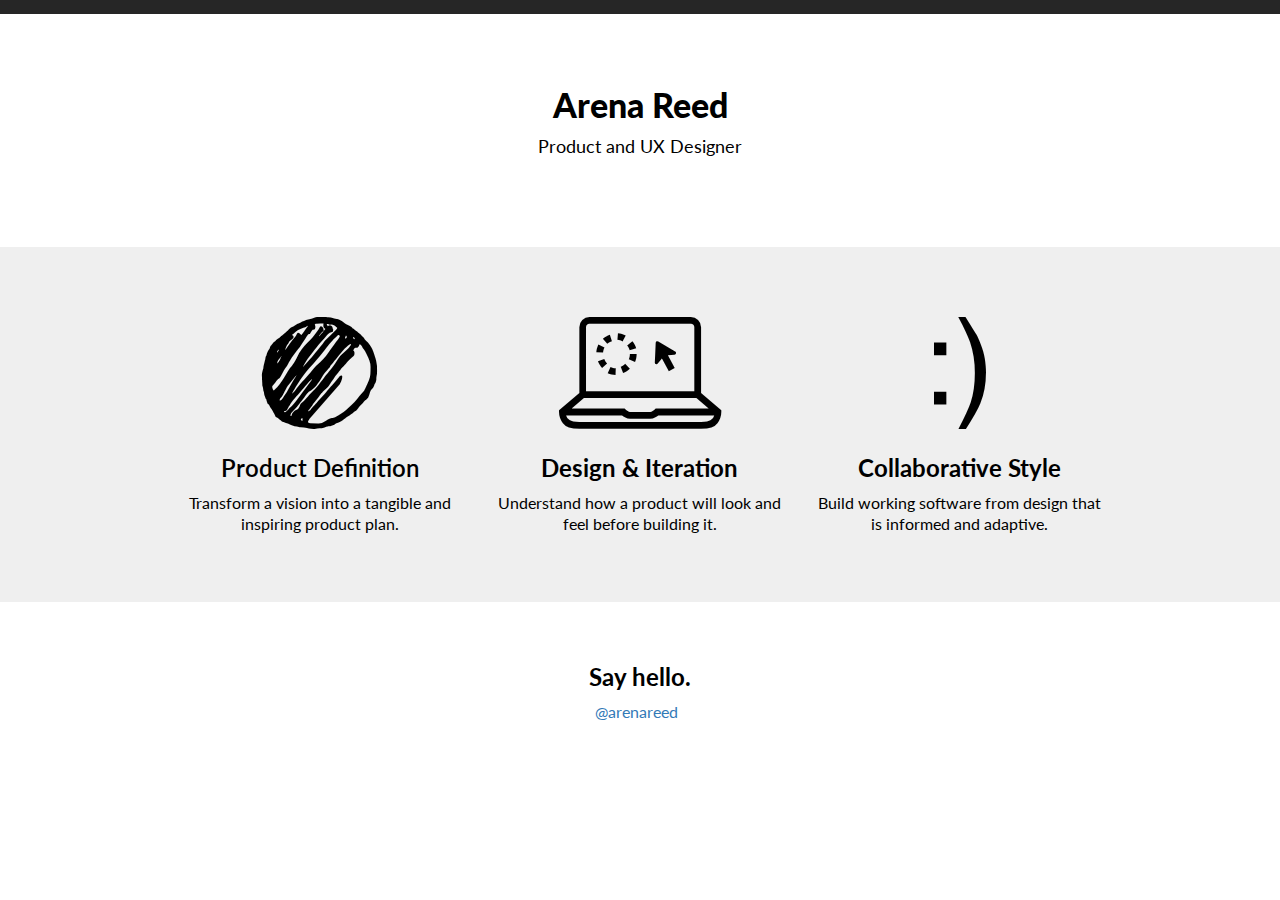
==== index.html @ 27e2e15a "first commit" ====
<!DOCTYPE html>
<html lang="en">

<head>

    <meta charset="utf-8">
    <meta http-equiv="X-UA-Compatible" content="IE=edge">
    <meta name="viewport" content="width=device-width, initial-scale=1">
    <meta name="description" content="">
    <meta name="author" content="">

    <title>Arena Reed, Product &amp; UX Designer</title>
<link href='https://fonts.googleapis.com/css?family=Lato:300,400,700,900' rel='stylesheet' type='text/css'>
    <!-- Bootstrap Core CSS -->
    <link href="css/bootstrap2.css" rel="stylesheet">

    <!-- Custom CSS -->
    <link href="css/portfolio.css" rel="stylesheet">

    <!-- Custom Fonts -->
    <link href="font-awesome/css/font-awesome.css" rel="stylesheet" type="text/css">
   
    <!-- HTML5 Shim and Respond.js IE8 support of HTML5 elements and media queries -->
    <!-- WARNING: Respond.js doesn't work if you view the page via file:// -->
    <!--[if lt IE 9]>
        <script src="https://oss.maxcdn.com/libs/html5shiv/3.7.0/html5shiv.js"></script>
        <script src="https://oss.maxcdn.com/libs/respond.js/1.4.2/respond.min.js"></script>
    <![endif]-->

</head>

<body>

   
	<section id="headtop" style="height:14px; background: #262626;">
                  
       
    </section>
	
    <section id="about" class="about">
        <div class="container" >
            <div class="row">
                <div class="col-lg-12 text-center">
                    <h1>Arena Reed</h1>
                    <p class="lead">Product and UX Designer</p>
                </div>
            </div>
            <!-- /.row -->
        </div>
        <!-- /.container -->
    </section>

    
    
    <section id="services" class="services bg-primary">
        <div class="container">
            <div class="row text-center">
                <div class="col-lg-12 ">                  
                    <div class="row">
                        
                        <div class="col-md-4 col-sm-12">
                            <div class="service-item">
                                <span class="icon-product fa-4x fa-stack">
                                
                              
                            </span> 
                                <h2 class="product">
                                    Product Definition
                                </h2>
                                <p>Transform a vision into a tangible and inspiring product plan.</p>
                                
                            </div>
                        </div>
                        <div class="col-md-4 col-sm-12">
                            <div class="service-item">
                                <span class="icon-design fa-4x fa-stack">
                            </span>
                                <h2 class="product">
                                    <strong>Design &amp; Iteration</strong>
                                </h2>
                                <p>Understand how a product will look and feel before building it.</p>
                                
                            </div>
                        </div>
                        <div class="col-md-4 col-sm-12">
                            <div class="service-item">
                                <span class="icon-happyface fa-4x fa-stack">
                            </span>
                                <h2 class="product">
                                    <strong>Collaborative Style</strong>
                                </h2>
                                <p>Build working software from design that is informed and adaptive.</p>
                                
                            </div>
                        </div>
                    </div>
                    <!-- /.row (nested) -->
                </div>
                <!-- /.col-lg-10 -->
            </div>
            <!-- /.row -->
        </div>
        <!-- /.container -->
    </section>

  <!--
   <section id="services" class="services ">
        <div class="container">
            <div class="row text-center">
			 <h2 class="product"><strong>Projects</strong></h2> 
			 <p style="margin-bottom: 40px;">A few interesting projects that are safe to share:</p>
                <div class="col-lg-10 col-lg-offset-1 ">
                                    
                    <div class="row">
                        
                        <div class="col-sm-20" >
                            <div class="service-item" id="projects">
                               
                                <div class="portfolio-item">
								<a href="project-city72.html" class="linkp">
								<span class="fa-stacki fa-8x">
                                <i class="fa fa-circle fa-stack-2x"></i>
                                <i class="icon-svg fa-stack-1x fa-1x text-primary"></i>						
                               	</span>								                                 
                          </a>
                            </div>
                                
                            </div>
                        </div>
                        <div class="col-sm-20" >
                            <div class="service-item">
                               
                                <div class="portfolio-item">
                                <a href="project1.html" class="linkp">
								<span class="fa-stacki fa-8x">
                                <i class="fa fa-circle fa-stack-2x"></i>
                                <i class="icon-svg fa-stack-1x fa-1x text-primary"></i>						
                               	</span>								                                 
                          </a>
                            </div>
                                
                            </div>
                        </div>
                        <div class="col-sm-20" >
                            <div class="service-item">
                                
                                <div class="portfolio-item">
                                <a href="project1.html" class="linkp">
								<span class="fa-stacki fa-8x">
                                <i class="fa fa-circle fa-stack-2x"></i>
                                <i class="icon-svg fa-stack-1x fa-1x text-primary"></i>						
                               	</span>								                                 
                          </a>
                            </div>
                                
                            </div>
                        </div>
						                        <div class="col-sm-20" >
                            <div class="service-item">
                               
                                <div class="portfolio-item">
                                <a href="project1.html" class="linkp">
								<span class="fa-stacki fa-8x">
                                <i class="fa fa-circle fa-stack-2x"></i>
                                <i class="icon-svg fa-stack-1x fa-1x text-primary"></i>						
                               	</span>								                                 
                          </a>
                            </div>
                                
                            </div>
                        </div>
						                        <div class="col-sm-20" >
                            <div class="service-item">
                                
                                <div class="portfolio-item">
                                <a href="project1.html" class="linkp">
								<span class="fa-stacki fa-8x">
                                <i class="fa fa-circle fa-stack-2x"></i>
                                <i class="icon-svg fa-stack-1x fa-1x text-primary"></i>						
                               	</span>								                                 
                          </a>
                            </div>
                                
                            </div>
                        </div>
                    </div>
                   
                </div>
             
            </div>
         
        </div>
       
    </section>
     -->
<section id="services" class="services ">
        <div class="container">
            <div class="row text-center">
             <h2 class="product"><strong>Say hello.</strong></h2> 
             
             <p><a href="http://twitter.com/arenareed" target="_blank">@arenareed</a>&nbsp;&nbsp;</p>
                <!-- /.col-lg-10 -->
            </div>
            <!-- /.row -->
        </div>
        <!-- /.container -->
    </section>
    
</body>

</html>
---- css/portfolio.css ----
/*!
 * Start Bootstrap - Stylish Portfolio Bootstrap Theme (http://startbootstrap.com)
 * Code licensed under the Apache License v2.0.
 * For details, see http://www.apache.org/licenses/LICENSE-2.0.
 */

/* Global Styles */

html,
body {
    width: 100%;
    height: 100%;
}

body {
    font-family: 'Lato', Helvetica Neue, Helvetica, Arial, _sans, sans-serif;
	-webkit-font-smoothing: antialiased;
}

@font-face {
	font-family: 'icomoon';
	src:url('../fonts/icomoon.eot?-tatle0');
	src:url('../fonts/icomoon.eot?#iefix-tatle0') format('embedded-opentype'),
		url('../fonts/icomoon.woff?-tatle0') format('woff'),
		url('../fonts/icomoon.ttf?-tatle0') format('truetype'),
		url('../fonts/icomoon.svg?-tatle0#icomoon') format('svg');
	font-weight: normal;
	font-style: normal;
}

[class^="icon-"], [class*=" icon-"] {
	font-family: 'icomoon';
	speak: none;
	font-style: normal;
	font-weight: normal;
	font-variant: normal;
	text-transform: none;
	line-height: 1;

	/* Better Font Rendering =========== */
	-webkit-font-smoothing: antialiased;
	-moz-osx-font-smoothing: grayscale;
}

.icon-happyface:before {
	content: "\e600";
}

.icon-design:before {
	content: "\e602";
}

.icon-svg:before {
	content: "\e603";
}

.icon-product:before {
	content: "\e601";
}



h2.headings  {
    padding-left:15px;
    margin-bottom: 20px; 
   /* font-family: 'Lato',Helvetica Neue, Helvetica, Arial, _sans; */
    font-size: 16px !important;
    color: #000000;
    line-height: 21px !important; 
    font-weight:600
}

h2.product { 
   /* font-family: 'Lato', Helvetica Neue, Helvetica, Arial, _sans; */
    font-size: 24px; 
    color: #000000;
    line-height: 29px;
    font-weight: 600;
}

.spacear {
    padding-top: 30px; 
    padding-bottom: 30px;
}

p {
    font-size: 16px; 
   /* font-family: "Lato", Helvetica Neue, Helvetica, Arial, _sans; */
    color: #000000;
    line-height: 21px; 
    font-weight:400;
}

.fineprint {
    font-size: 10px; 
   /* font-family: "Lato", Helvetica Neue, Helvetica, Arial, _sans; */
    color: #000000;
    line-height: auto; 
    font-weight:400; 
}

.text-block {
    /* padding: 0px 24px; */
    max-width: 260px;
    display: inline-block;
}

.airy {
    margin: 50px 0 90px 0;
}

.project-container {
    max-width: 670;
    display: inline-block;
}

.header-title {
    color:white; 
    text-align: center; 
    margin-top: 0; 
     
    
    height:60px; 
    background: #000;
}

.header-title p {
    
    padding-top:15px; 
    font-size: 24px;

}

ul.bullet-list {
    font-size: 14px;
}

ul.bullet-list li{
  /*  font-family: "Lato",Helvetica Neue, Helvetica, Arial, _sans; */
    font-weight:300;
}

.sec {display: none !important;}

a.main {color: white !important; text-decoration: none;}

a.main:hover {text-decoration: none;}

#projects {color: #F15A29;}

a.linkp {color: #F15A29;}

p.pie {padding-bottom: 15px;}

.text-vertical-center {
    display: table-cell;
    text-align: center;
    vertical-align: middle;
}

.text-vertical-center h1 {
    margin: 0;
    padding: 0;
    font-size: 4.5em;
    font-weight: 700;
}

/* Custom Button Styles */

/*
.btn-dark {
    border-radius: 0;
    color: #fff;
    background-color: rgba(0,0,0,0.4);
}

.btn-dark:hover,
.btn-dark:focus,
.btn-dark:active {
    color: #fff;
    background-color: rgba(0,0,0,0.7);
}

.btn-light {
    border-radius: 0;
    color: #333;
    background-color: rgb(255,255,255);
}

.btn-light:hover,
.btn-light:focus,
.btn-light:active {
    color: #333;
    background-color: rgba(255,255,255,0.8);
}
*/

/* Custom Horizontal Rule */


hr.small {
    max-width: 100px;
}

/* Side Menu */
/*
#sidebar-wrapper {
    z-index: 1000;
    position: fixed;
    right: 0;
    width: 250px;
    height: 100%;
    margin-right: -250px;
    overflow-y: auto;
    background: #222;
    -webkit-transition: all 0.4s ease 0s;
    -moz-transition: all 0.4s ease 0s;
    -ms-transition: all 0.4s ease 0s;
    -o-transition: all 0.4s ease 0s;
    transition: all 0.4s ease 0s;
}

.sidebar-nav {
    position: absolute;
    top: 0;
    width: 250px;
    margin: 0;
    padding: 0;
    list-style: none;
}

.sidebar-nav li {
    text-indent: 20px;
    line-height: 40px;
}

.sidebar-nav li a {
    display: block;
    text-decoration: none;
    color: #999;
}

.sidebar-nav li a:hover {
    text-decoration: none;
    color: #fff;
    background: rgba(255,255,255,0.2);
}

.sidebar-nav li a:active,
.sidebar-nav li a:focus {
    text-decoration: none;
}

.sidebar-nav > .sidebar-brand {
    height: 55px;
    font-size: 18px;
    line-height: 55px;
}

.sidebar-nav > .sidebar-brand a {
    color: #999;
}

.sidebar-nav > .sidebar-brand a:hover {
    color: #fff;
    background: none;
}

#menu-toggle {
    z-index: 1;
    position: fixed;
    top: 0;
    right: 0;
}

#sidebar-wrapper.active {
    right: 250px;
    width: 250px;
    -webkit-transition: all 0.4s ease 0s;
    -moz-transition: all 0.4s ease 0s;
    -ms-transition: all 0.4s ease 0s;
    -o-transition: all 0.4s ease 0s;
    transition: all 0.4s ease 0s;
}

.toggle {
    margin: 5px 5px 0 0;
}
*/
/* Header */

.header {
    display: table;
    position: relative;
    width: 100%;
    height: 100%;
    background: url(../img/bg.jpg) no-repeat center center scroll;
    -webkit-background-size: cover;
    -moz-background-size: cover;
    background-size: cover;
    -o-background-size: cover;
}

/* About */

.about {
    padding: 50px 0;
}

/* Services */

.services {
    padding: 40px 0 48px 0;
}

.service-item {
    margin-bottom: 20px;
	margin-top: 0px;
}

/* Callout

.callout {
    display: table;
    width: 100%;
    height: 400px;
    color: #fff;
    background: url(../img/callout.jpg) no-repeat center center scroll;
    -webkit-background-size: cover;
    -moz-background-size: cover;
    background-size: cover;
    -o-background-size: cover;
}
 */



/* Portfolio */

.portfolio {
    padding: 50px 0;
}

.portfolio-item {
    margin-bottom: 16px;
}

.img-portfolio {
    margin: 0 auto;
}

.img-portfolio:hover {
    opacity: 0.8;
}

/* Call to Action */

.call-to-action {
    padding: 50px 0;
}

.call-to-action .btn {
    margin: 10px;
}


/* Map 

.map {
    height: 500px;
}

@media(max-width:768px) {
    .map {
        height: 75%;
    }
	
	.sec {display: block !important;}
.first {display: none ;}
.col-sm-12 {padding-right: 0px; padding-left: 0px}
}
*/


/* Footer */

footer {
    padding: 100px 0;
}
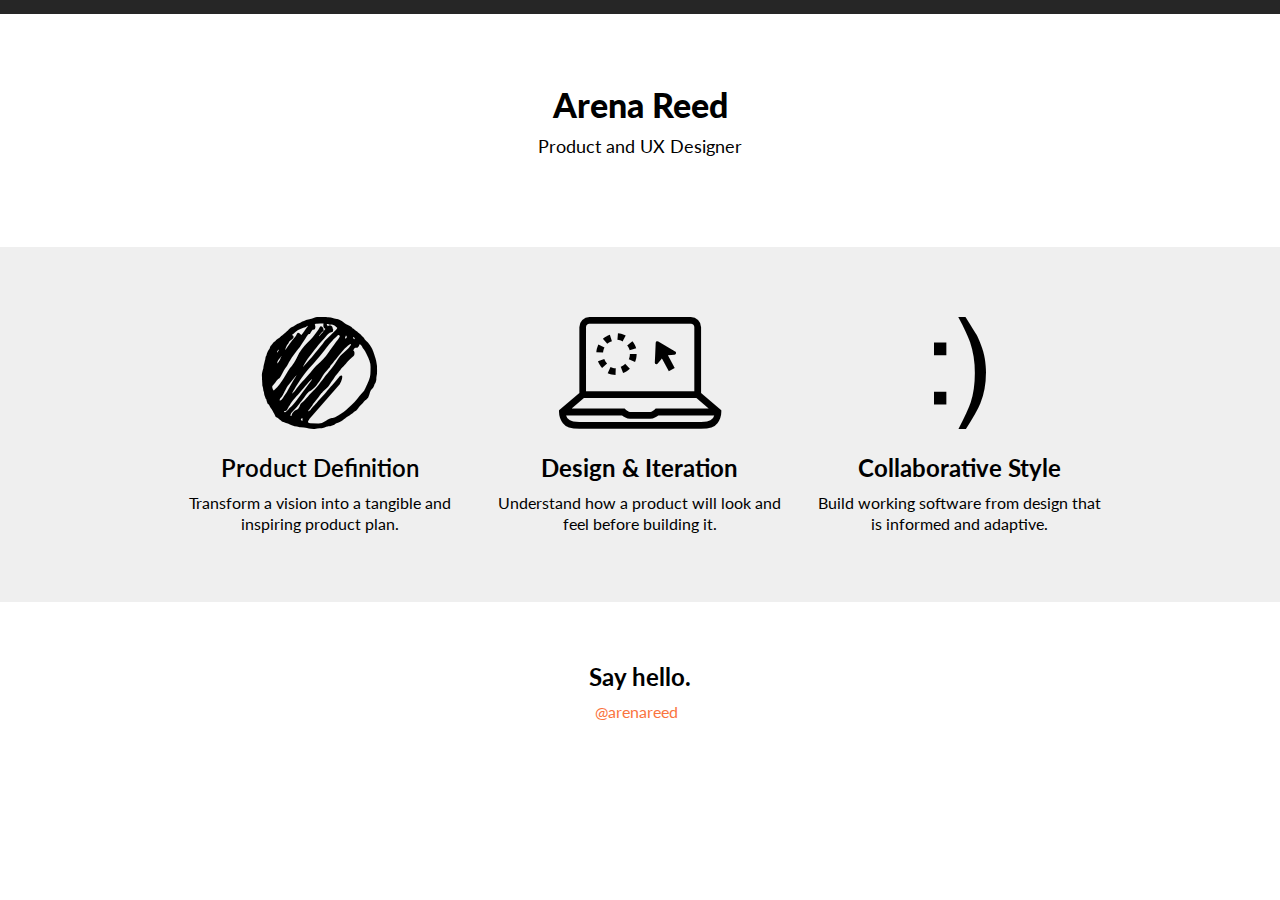
==== commit c63c5435: "clean up after confusion" ====
--- a/index.html
+++ b/index.html
@@ -12,7 +12,7 @@
     <title>Arena Reed, Product &amp; UX Designer</title>
 <link href='https://fonts.googleapis.com/css?family=Lato:300,400,700,900' rel='stylesheet' type='text/css'>
     <!-- Bootstrap Core CSS -->
-    <link href="css/bootstrap2.css" rel="stylesheet">
+    <link href="css/bootstrap.css" rel="stylesheet">
 
     <!-- Custom CSS -->
     <link href="css/portfolio.css" rel="stylesheet">
--- a/css/portfolio.css
+++ b/css/portfolio.css
@@ -148,7 +148,7 @@
 
 #projects {color: #F15A29;}
 
-a.linkp {color: #F15A29;}
+a.linkp {color: #E91E63;}
 
 p.pie {padding-bottom: 15px;}
 
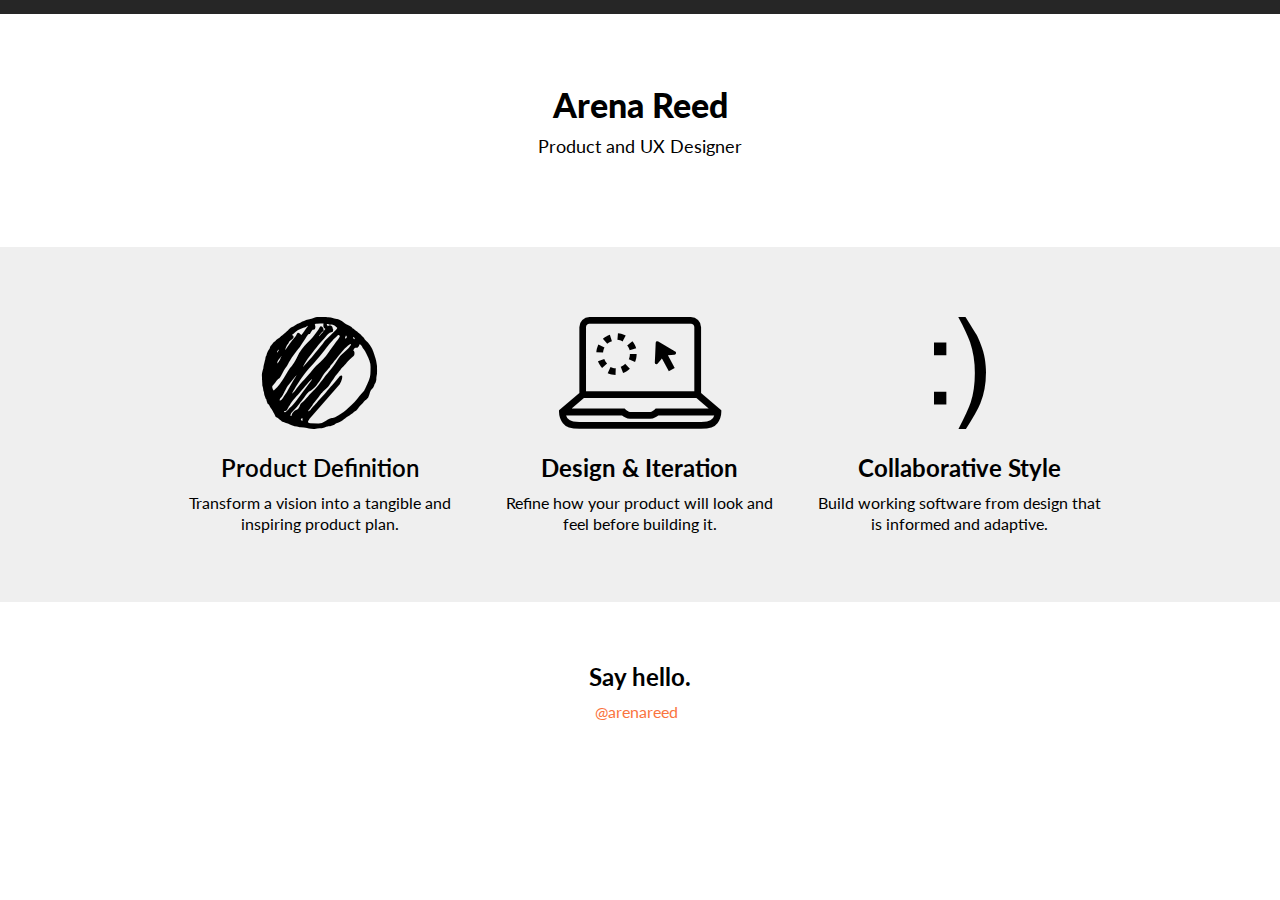
==== commit 31f6b50a: "wordsmithing" ====
--- a/index.html
+++ b/index.html
@@ -78,7 +78,7 @@
                                 <h2 class="product">
                                     <strong>Design &amp; Iteration</strong>
                                 </h2>
-                                <p>Understand how a product will look and feel before building it.</p>
+                                <p>Refine how your product will look and feel before building it.</p>
                                 
                             </div>
                         </div>
